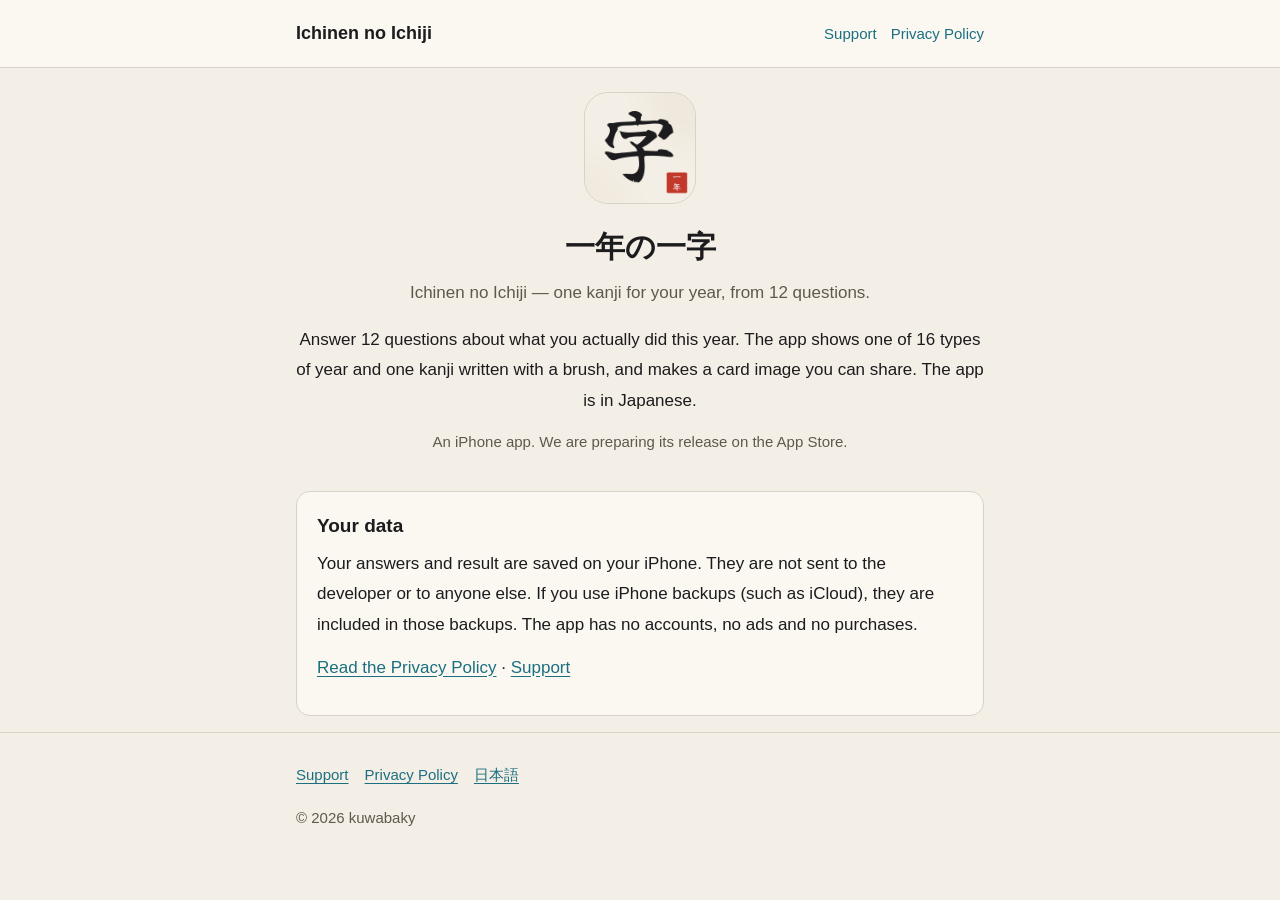
==== en/index.html @ 3747ed6d "一年の一字のサポート、プライバシーポリシー、筆順のデータを置く Co-Authored-By: Claude Opus 5.5 <noreply@anthropic.com> Claude-Sessi" ====
<!doctype html>
<html lang="en">
<head>
  <meta charset="utf-8">
  <meta name="viewport" content="width=device-width, initial-scale=1">
  <title>Ichinen no Ichiji — One kanji for your year</title>
  <meta name="description" content="Ichinen no Ichiji is an iPhone app that turns your year into one kanji character from 12 questions.">
  <meta name="theme-color" content="#f4efe6" media="(prefers-color-scheme: light)">
  <meta name="theme-color" content="#1a1917" media="(prefers-color-scheme: dark)">
  <link rel="icon" href="../icon.png">
  <link rel="apple-touch-icon" href="../icon.png">
  <link rel="stylesheet" href="../style.css">
</head>
<body>
  <header class="site-header">
    <div class="wrap">
      <a class="brand" href="./">Ichinen no Ichiji</a>
      <nav class="site-nav" aria-label="Site">
        <a href="support.html">Support</a>
        <a href="privacy.html">Privacy Policy</a>
      </nav>
    </div>
  </header>

  <main class="wrap">
    <section class="hero">
      <img class="app-icon" src="../icon.png" alt="App icon of Ichinen no Ichiji" width="112" height="112">
      <p class="logo">一年の一字</p>
      <p class="pitch">Ichinen no Ichiji — one kanji for your year, from 12 questions.</p>
      <p>Answer 12 questions about what you actually did this year. The app shows one of 16 types of year and one kanji written with a brush, and makes a card image you can share. The app is in Japanese.</p>
      <p class="note">An iPhone app. We are preparing its release on the App Store.</p>
    </section>

    <section class="card">
      <h2>Your data</h2>
      <p>Your answers and result are saved on your iPhone. They are not sent to the developer or to anyone else. If you use iPhone backups (such as iCloud), they are included in those backups. The app has no accounts, no ads and no purchases.</p>
      <p><a href="privacy.html">Read the Privacy Policy</a> · <a href="support.html">Support</a></p>
    </section>
  </main>

  <footer class="site-footer">
    <div class="wrap">
      <nav aria-label="Footer">
        <a href="support.html">Support</a>
        <a href="privacy.html">Privacy Policy</a>
        <a href="../" lang="ja">日本語</a>
      </nav>
      <p>&copy; 2026 kuwabaky</p>
    </div>
  </footer>
</body>
</html>
---- style.css ----
/* 一年の一字 の公開ページの共通スタイル。色は、アプリの紙と墨と朱（docs/mocks/README.md の「色と文字」）に合わせる。 */

:root {
  --bg: #f4efe6;
  --surface: #fbf8f2;
  --ink: #1c1b1e;
  --sub: #5e584f;
  --border: #d9d2c5;
  --primary: #1b6f80;
  --seal: #c2382b;
  --soft: #ece5d8;
  --on-ink: #f4efe6;
  --radius: 14px;
  color-scheme: light dark;
}

@media (prefers-color-scheme: dark) {
  :root {
    --bg: #1a1917;
    --surface: #262421;
    --ink: #f1ece2;
    --sub: #b5aea2;
    --border: #3a3733;
    --primary: #7cc4d0;
    --soft: #302d29;
    --on-ink: #1a1917;
  }
}

*,
*::before,
*::after {
  box-sizing: border-box;
}

html {
  -webkit-text-size-adjust: 100%;
}

body {
  margin: 0;
  background: var(--bg);
  color: var(--ink);
  font-family: -apple-system, BlinkMacSystemFont, "Hiragino Sans", "Hiragino Kaku Gothic ProN",
    "Noto Sans JP", "Yu Gothic UI", Meiryo, sans-serif;
  font-size: 17px;
  line-height: 1.8;
  overflow-wrap: anywhere;
}

a {
  color: var(--primary);
  text-underline-offset: 3px;
}

.wrap {
  max-width: 720px;
  margin: 0 auto;
  padding: 0 16px;
}

/* 上の帯 */
.site-header {
  border-bottom: 1px solid var(--border);
  background: var(--surface);
}

.site-header .wrap {
  display: flex;
  flex-wrap: wrap;
  align-items: center;
  justify-content: space-between;
  gap: 8px 16px;
  padding-top: 12px;
  padding-bottom: 12px;
}

.brand {
  color: var(--ink);
  font-weight: 800;
  font-size: 18px;
  text-decoration: none;
}

.site-nav {
  display: flex;
  flex-wrap: wrap;
  gap: 4px 14px;
  font-size: 15px;
}

.site-nav a {
  display: inline-block;
  padding: 8px 0;
  text-decoration: none;
}

.site-nav a[aria-current="page"] {
  color: var(--ink);
  font-weight: 700;
}

/* 本文 */
main {
  padding: 32px 0 48px;
}

h1 {
  font-size: 26px;
  line-height: 1.4;
  margin: 0 0 8px;
}

h2 {
  font-size: 19px;
  line-height: 1.5;
  margin: 32px 0 8px;
}

p {
  margin: 0 0 12px;
}

.meta {
  color: var(--sub);
  font-size: 15px;
  margin-bottom: 24px;
}

.card {
  background: var(--surface);
  border: 1px solid var(--border);
  border-radius: var(--radius);
  padding: 20px;
  margin: 16px 0;
}

.card > h2:first-child {
  margin-top: 0;
}

main ul,
main ol {
  padding-left: 1.4em;
  margin: 0 0 12px;
}

code {
  background: var(--soft);
  border-radius: 6px;
  padding: 1px 5px;
  font-size: 0.92em;
}

/* 表 */
.table-scroll {
  overflow-x: auto;
  margin: 0 0 16px;
}

table {
  width: 100%;
  border-collapse: collapse;
  font-size: 15px;
  line-height: 1.6;
}

th,
td {
  text-align: left;
  vertical-align: top;
  padding: 8px 10px;
  border-bottom: 1px solid var(--border);
}

th {
  background: var(--soft);
  font-weight: 700;
  white-space: nowrap;
}

/* トップ */
.hero {
  text-align: center;
  padding: 24px 0 8px;
}

.hero .app-icon {
  display: block;
  width: 112px;
  height: 112px;
  margin: 0 auto 16px;
  border-radius: 24px;
  border: 1px solid var(--border);
}

.hero .logo {
  font-size: 30px;
  font-weight: 800;
  margin: 0;
}

.hero .pitch {
  color: var(--sub);
  margin: 4px 0 16px;
}

.button {
  display: inline-block;
  min-width: 220px;
  min-height: 48px;
  padding: 10px 20px;
  border-radius: var(--radius);
  background: var(--ink);
  color: var(--on-ink);
  font-weight: 700;
  text-align: center;
  text-decoration: none;
}

.note {
  color: var(--sub);
  font-size: 15px;
}

/* 下の帯 */
.site-footer {
  border-top: 1px solid var(--border);
  color: var(--sub);
  font-size: 15px;
  padding: 20px 0 32px;
}

.site-footer nav {
  display: flex;
  flex-wrap: wrap;
  gap: 4px 16px;
  margin-bottom: 8px;
}

.site-footer nav a {
  display: inline-block;
  padding: 8px 0;
}
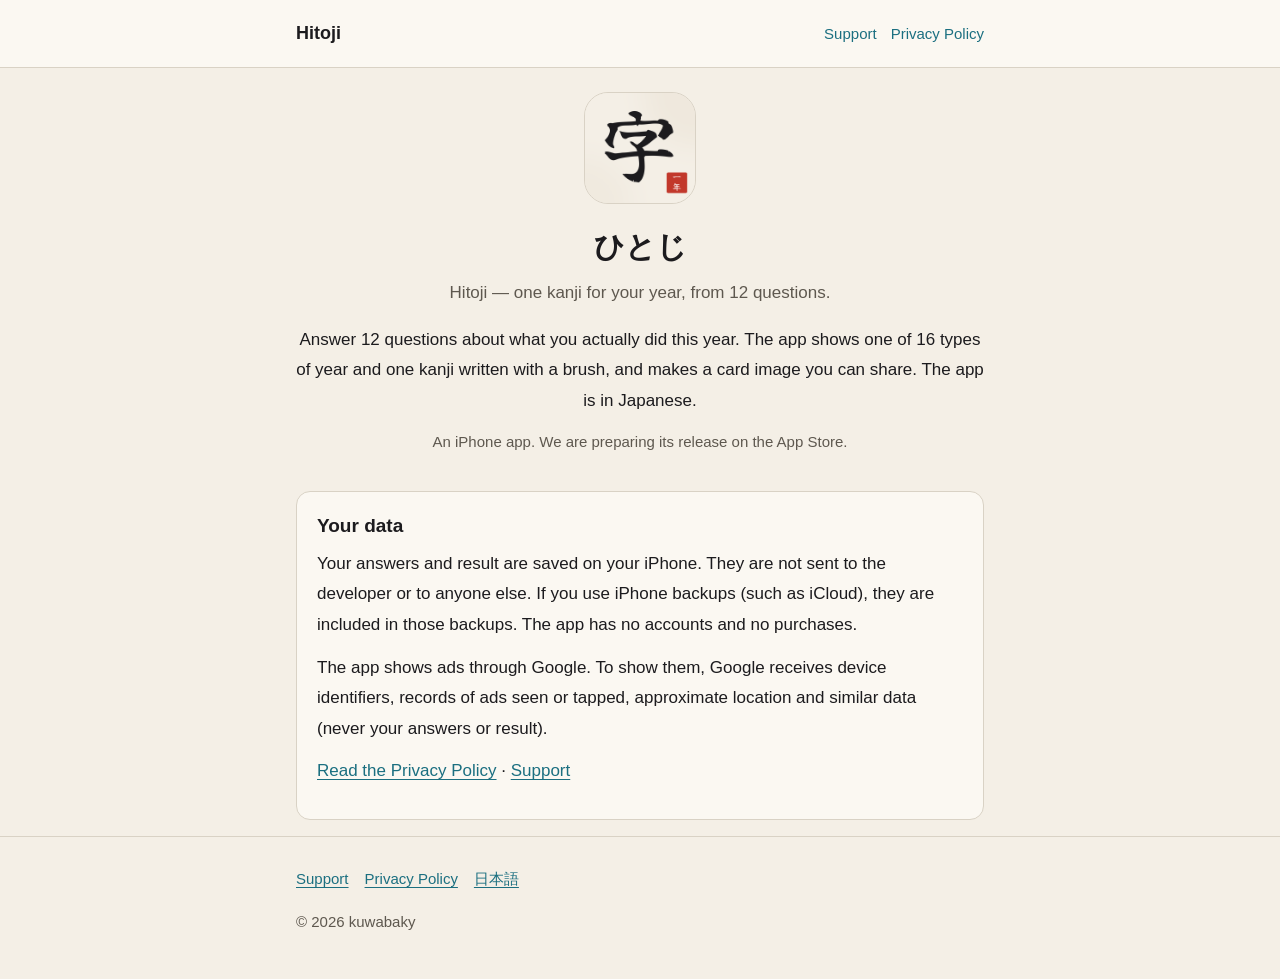
==== commit 9e59fdb4: "ページを直す（広告と ATT、名前「ひとじ」） Co-Authored-By: Claude Opus 5.5 <noreply@anthropic.com> Claude-Session: http" ====
--- a/en/index.html
+++ b/en/index.html
@@ -3,8 +3,8 @@
 <head>
   <meta charset="utf-8">
   <meta name="viewport" content="width=device-width, initial-scale=1">
-  <title>Ichinen no Ichiji — One kanji for your year</title>
-  <meta name="description" content="Ichinen no Ichiji is an iPhone app that turns your year into one kanji character from 12 questions.">
+  <title>Hitoji — One kanji for your year</title>
+  <meta name="description" content="Hitoji is an iPhone app that turns your year into one kanji character from 12 questions.">
   <meta name="theme-color" content="#f4efe6" media="(prefers-color-scheme: light)">
   <meta name="theme-color" content="#1a1917" media="(prefers-color-scheme: dark)">
   <link rel="icon" href="../icon.png">
@@ -14,7 +14,7 @@
 <body>
   <header class="site-header">
     <div class="wrap">
-      <a class="brand" href="./">Ichinen no Ichiji</a>
+      <a class="brand" href="./">Hitoji</a>
       <nav class="site-nav" aria-label="Site">
         <a href="support.html">Support</a>
         <a href="privacy.html">Privacy Policy</a>
@@ -24,16 +24,17 @@
 
   <main class="wrap">
     <section class="hero">
-      <img class="app-icon" src="../icon.png" alt="App icon of Ichinen no Ichiji" width="112" height="112">
-      <p class="logo">一年の一字</p>
-      <p class="pitch">Ichinen no Ichiji — one kanji for your year, from 12 questions.</p>
+      <img class="app-icon" src="../icon.png" alt="App icon of Hitoji" width="112" height="112">
+      <p class="logo">ひとじ</p>
+      <p class="pitch">Hitoji — one kanji for your year, from 12 questions.</p>
       <p>Answer 12 questions about what you actually did this year. The app shows one of 16 types of year and one kanji written with a brush, and makes a card image you can share. The app is in Japanese.</p>
       <p class="note">An iPhone app. We are preparing its release on the App Store.</p>
     </section>
 
     <section class="card">
       <h2>Your data</h2>
-      <p>Your answers and result are saved on your iPhone. They are not sent to the developer or to anyone else. If you use iPhone backups (such as iCloud), they are included in those backups. The app has no accounts, no ads and no purchases.</p>
+      <p>Your answers and result are saved on your iPhone. They are not sent to the developer or to anyone else. If you use iPhone backups (such as iCloud), they are included in those backups. The app has no accounts and no purchases.</p>
+      <p>The app shows ads through Google. To show them, Google receives device identifiers, records of ads seen or tapped, approximate location and similar data (never your answers or result).</p>
       <p><a href="privacy.html">Read the Privacy Policy</a> · <a href="support.html">Support</a></p>
     </section>
   </main>
--- a/style.css
+++ b/style.css
@@ -1,4 +1,4 @@
-/* 一年の一字 の公開ページの共通スタイル。色は、アプリの紙と墨と朱（docs/mocks/README.md の「色と文字」）に合わせる。 */
+/* ひとじ の公開ページの共通スタイル。色は、アプリの紙と墨と朱（docs/mocks/README.md の「色と文字」）に合わせる。 */
 
 :root {
   --bg: #f4efe6;
